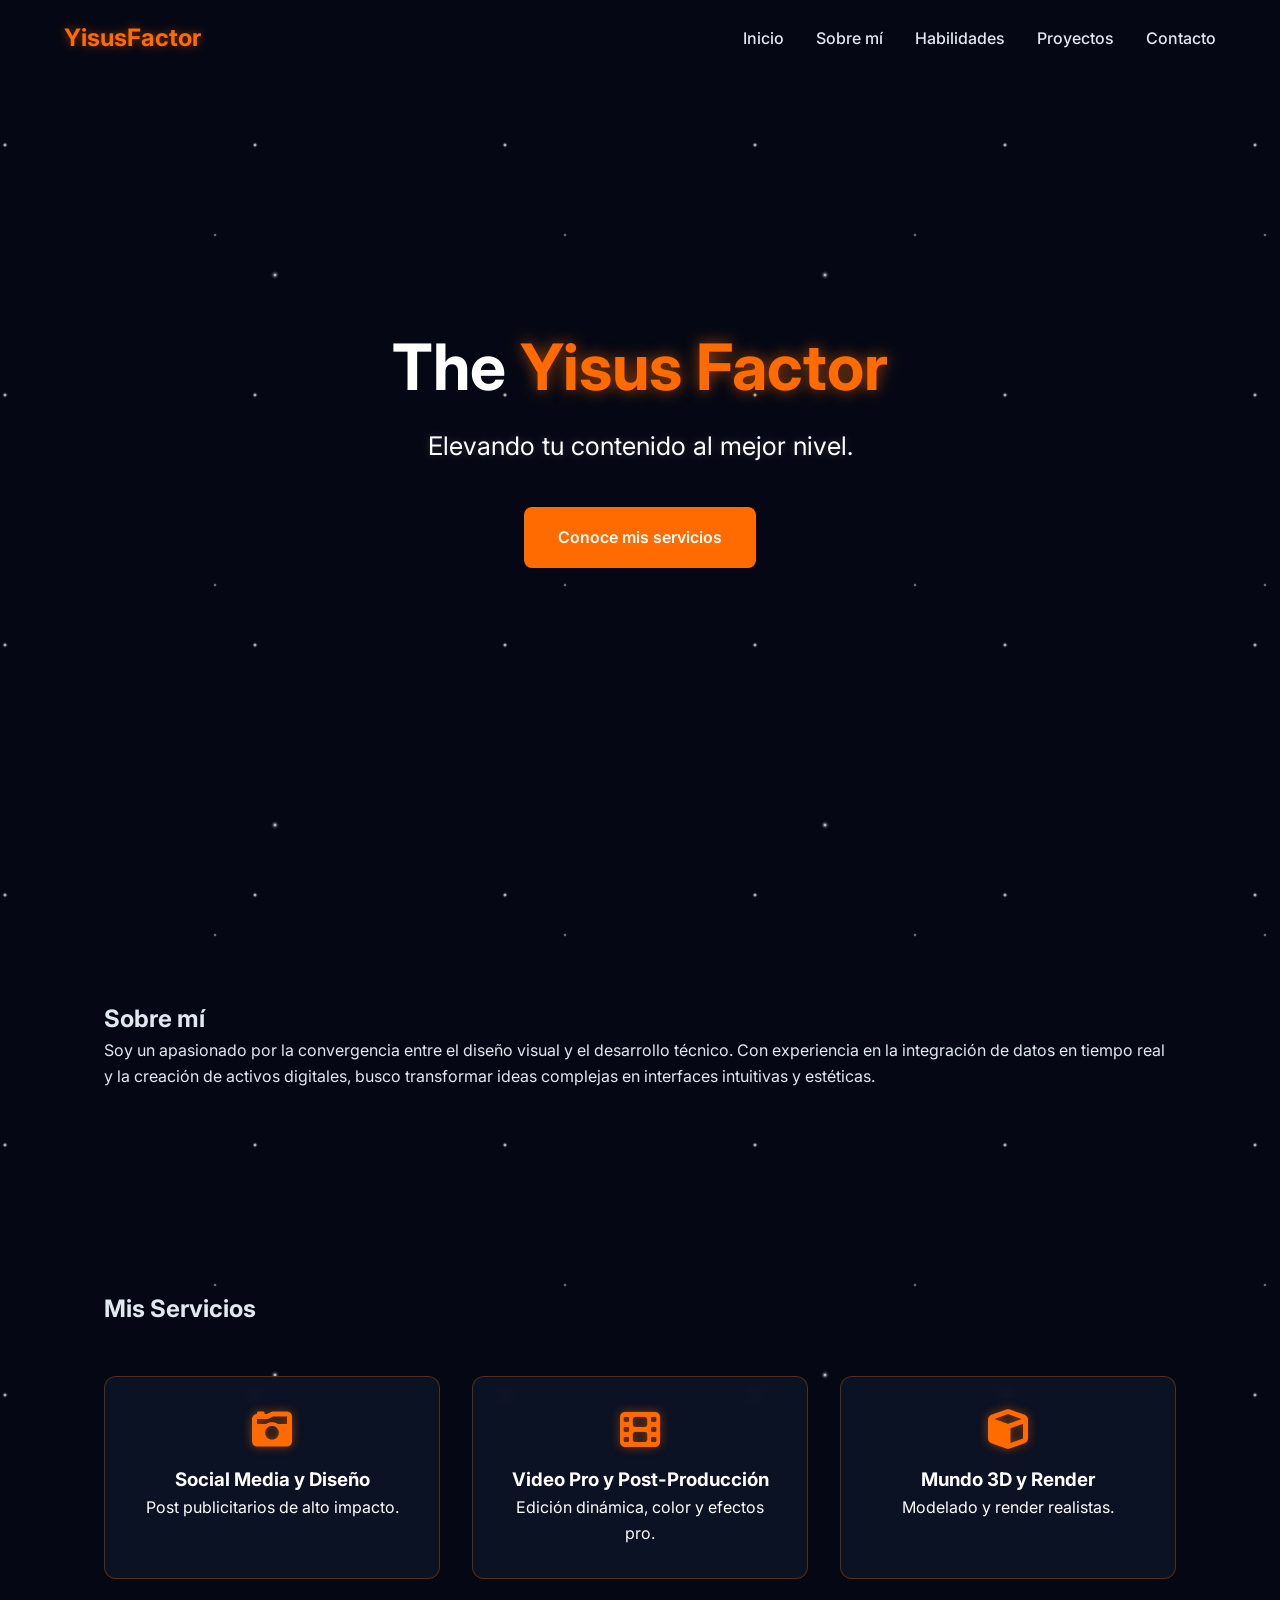
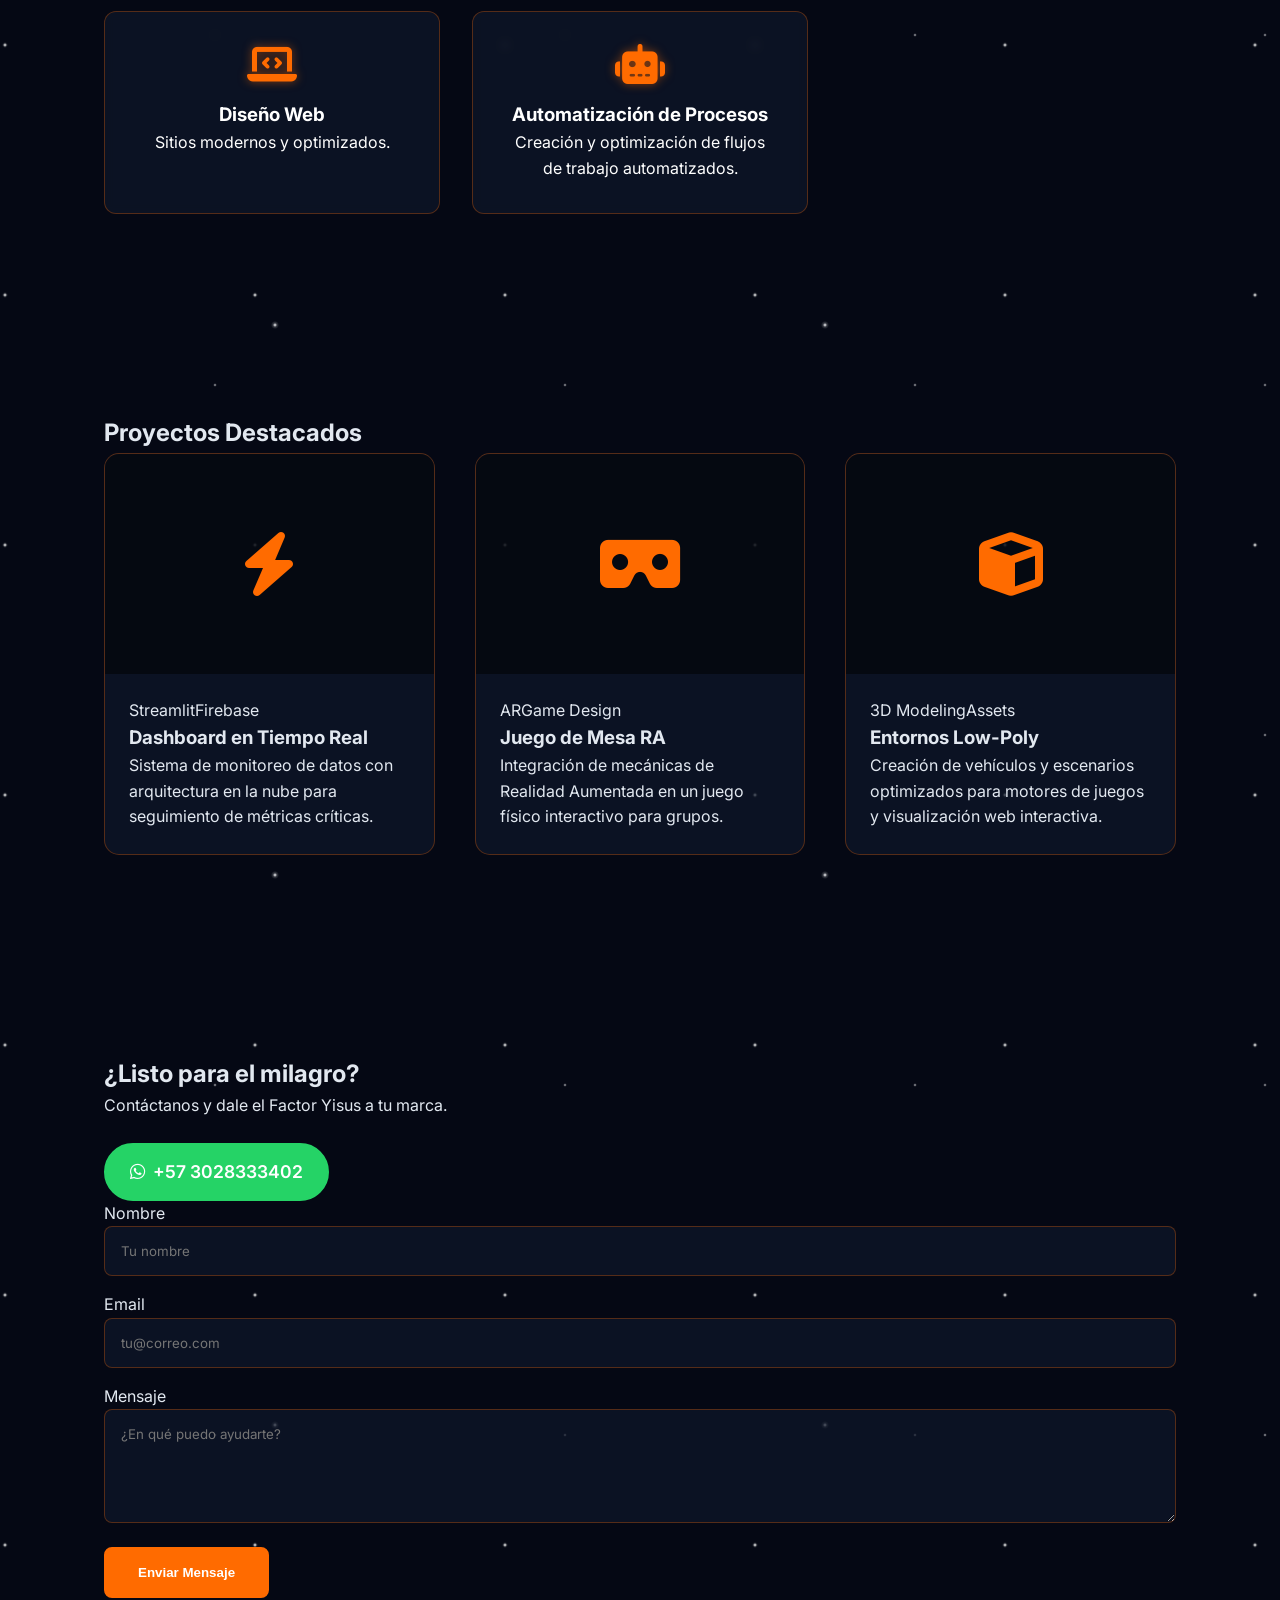
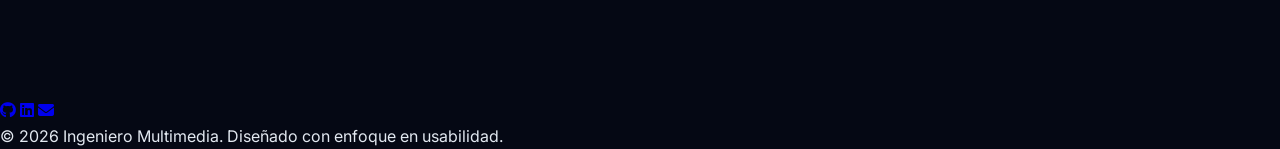
==== html/index.html @ e368ebea "Diseno espacial y servicios de Ingeniero Multimedia" ====
<!DOCTYPE html>
<html lang="es">

<head>
    <meta charset="UTF-8">
    <meta name="viewport" content="width=device-width, initial-scale=1.0">
    <meta name="description" content="Portafolio Profesional - Ingeniero Multimedia y Desarrollador Front-End">
    <title>Portafolio Profesional | Multimedia Engineer</title>

    <!-- Fuentes y Recursos Externos -->
    <link rel="preconnect" href="https://fonts.googleapis.com">
    <link rel="preconnect" href="https://fonts.gstatic.com" crossorigin>
    <link href="https://fonts.googleapis.com/css2?family=Inter:wght@300;400;600;700&display=swap" rel="stylesheet">
    <link rel="stylesheet" href="https://cdnjs.cloudflare.com/ajax/libs/font-awesome/6.4.0/css/all.min.css">

    <!-- Vinculación del CSS Externo -->
    <link rel="stylesheet" href="../css/styles.css">
</head>

<body>

    <!-- Navegación -->
    <header>
        <a href="#" class="logo">Yisus<span>Factor</span></a>
        <nav>
            <ul class="nav-links">
                <li><a href="#inicio">Inicio</a></li>
                <li><a href="#sobre-mi">Sobre mí</a></li>
                <li><a href="#habilidades">Habilidades</a></li>
                <li><a href="#portafolio">Proyectos</a></li>
                <li><a href="#contacto">Contacto</a></li>
            </ul>
        </nav>
    </header>

    <!-- Sección Hero -->
    <section id="inicio" class="hero">
        <div class="hero-content">
            <h1>The <span>Yisus Factor</span></h1>
            <p>Elevando tu contenido al mejor nivel.</p>
            <a href="#habilidades" class="btn">Conoce mis servicios</a>
        </div>
    </section>

    <!-- Sobre Mí -->
    <section id="sobre-mi" class="reveal">
        <div class="section-title">
            <h2>Sobre mí</h2>
        </div>
        <div class="container-narrow">
            <p>Soy un apasionado por la convergencia entre el diseño visual y el desarrollo técnico. Con experiencia en
                la integración de datos en tiempo real y la creación de activos digitales, busco transformar ideas
                complejas en interfaces intuitivas y estéticas.</p>
        </div>
    </section>

    <!-- Servicios -->
    <section id="habilidades" class="reveal">
        <div class="section-title">
            <h2>Mis Servicios</h2>
        </div>
        <div class="skills-grid">
            <div class="skill-card">
                <i class="fas fa-camera-retro"></i>
                <h3>Social Media y Diseño</h3>
                <p>Post publicitarios de alto impacto.</p>
            </div>
            <div class="skill-card">
                <i class="fas fa-film"></i>
                <h3>Video Pro y Post-Producción</h3>
                <p>Edición dinámica, color y efectos pro.</p>
            </div>
            <div class="skill-card">
                <i class="fas fa-cube"></i>
                <h3>Mundo 3D y Render</h3>
                <p>Modelado y render realistas.</p>
            </div>
            <div class="skill-card">
                <i class="fas fa-laptop-code"></i>
                <h3>Diseño Web</h3>
                <p>Sitios modernos y optimizados.</p>
            </div>
            <div class="skill-card">
                <i class="fas fa-robot"></i>
                <h3>Automatización de Procesos</h3>
                <p>Creación y optimización de flujos de trabajo automatizados.</p>
            </div>
        </div>
    </section>

    <!-- Proyectos -->
    <section id="portafolio" class="reveal">
        <div class="section-title">
            <h2>Proyectos Destacados</h2>
        </div>
        <div class="portfolio-grid">
            <article class="project-card">
                <div class="project-img"><i class="fas fa-bolt"></i></div>
                <div class="project-content">
                    <span class="tag">Streamlit</span><span class="tag">Firebase</span>
                    <h3>Dashboard en Tiempo Real</h3>
                    <p>Sistema de monitoreo de datos con arquitectura en la nube para seguimiento de métricas críticas.
                    </p>
                </div>
            </article>

            <article class="project-card">
                <div class="project-img"><i class="fas fa-vr-cardboard"></i></div>
                <div class="project-content">
                    <span class="tag">AR</span><span class="tag">Game Design</span>
                    <h3>Juego de Mesa RA</h3>
                    <p>Integración de mecánicas de Realidad Aumentada en un juego físico interactivo para grupos.</p>
                </div>
            </article>

            <article class="project-card">
                <div class="project-img"><i class="fas fa-cube"></i></div>
                <div class="project-content">
                    <span class="tag">3D Modeling</span><span class="tag">Assets</span>
                    <h3>Entornos Low-Poly</h3>
                    <p>Creación de vehículos y escenarios optimizados para motores de juegos y visualización web
                        interactiva.</p>
                </div>
            </article>
        </div>
    </section>

    <!-- Contacto -->
    <section id="contacto" class="reveal">
        <div class="section-title">
            <h2>¿Listo para el milagro?</h2>
            <p>Contáctanos y dale el Factor Yisus a tu marca.</p>
            <a href="https://wa.me/573028333402" class="whatsapp-btn" target="_blank" rel="noopener noreferrer">
                <i class="fab fa-whatsapp"></i> +57 3028333402
            </a>
        </div>
        <div class="contact-container">
            <form id="contact-form">
                <div class="form-group">
                    <label for="name">Nombre</label>
                    <input type="text" id="name" name="name" placeholder="Tu nombre" required>
                </div>
                <div class="form-group">
                    <label for="email">Email</label>
                    <input type="email" id="email" name="email" placeholder="tu@correo.com" required>
                </div>
                <div class="form-group">
                    <label for="message">Mensaje</label>
                    <textarea id="message" name="message" rows="5" placeholder="¿En qué puedo ayudarte?"
                        required></textarea>
                </div>
                <button type="submit" class="btn">Enviar Mensaje</button>
            </form>
        </div>
    </section>

    <!-- Footer -->
    <footer>
        <div class="social-links">
            <a href="#" aria-label="GitHub"><i class="fab fa-github"></i></a>
            <a href="#" aria-label="LinkedIn"><i class="fab fa-linkedin"></i></a>
            <a href="#" aria-label="Email"><i class="fas fa-envelope"></i></a>
        </div>
        <p>&copy; 2026 Ingeniero Multimedia. Diseñado con enfoque en usabilidad.</p>
    </footer>

    <!-- Vinculación del JavaScript Externo -->
    <script src="../java/script.js"></script>
</body>

</html>
---- css/styles.css ----
/* --- Variables y Reset --- */
:root {
    --primary: #ff6b00;
    /* Naranja Principal / Resplandor */
    --accent: #2563eb;
    /* Azul de Acento */
    --bg-dark: #050814;
    /* Fondo Espacial */
    --text-light: #e2e8f0;
    /* Texto Claro */
    --card-bg: rgba(15, 23, 42, 0.7);
    /* Fondo de tarjetas */
    --card-border: rgba(255, 107, 0, 0.3);
    --shadow-glow: 0 0 15px rgba(255, 107, 0, 0.4);
    --transition: all 0.3s cubic-bezier(0.4, 0, 0.2, 1);
}

* {
    margin: 0;
    padding: 0;
    box-sizing: border-box;
}

body {
    font-family: 'Inter', sans-serif;
    background-color: var(--bg-dark);
    background-image:
        radial-gradient(white, rgba(255, 255, 255, .2) 2px, transparent 4px),
        radial-gradient(white, rgba(255, 255, 255, .15) 1px, transparent 2px),
        radial-gradient(white, rgba(255, 255, 255, .1) 2px, transparent 3px);
    background-size: 550px 550px, 350px 350px, 250px 250px;
    background-position: 0 0, 40px 60px, 130px 270px;
    color: var(--text-light);
    line-height: 1.6;
    overflow-x: hidden;
}

/* --- Navegación --- */
header {
    position: fixed;
    width: 100%;
    top: 0;
    padding: 1.2rem 5%;
    display: flex;
    justify-content: space-between;
    align-items: center;
    z-index: 1000;
    transition: var(--transition);
}

header.scrolled {
    background: rgba(5, 8, 20, 0.9);
    backdrop-filter: blur(10px);
    padding: 0.8rem 5%;
    border-bottom: 1px solid rgba(255, 255, 255, 0.1);
}

.logo {
    font-size: 1.5rem;
    font-weight: 700;
    color: var(--primary);
    text-decoration: none;
    text-shadow: 0 0 10px rgba(255, 107, 0, 0.5);
}

.nav-links {
    display: flex;
    list-style: none;
    gap: 2rem;
}

.nav-links a {
    text-decoration: none;
    color: var(--text-light);
    font-weight: 500;
    transition: var(--transition);
}

.nav-links a:hover {
    color: var(--primary);
    text-shadow: 0 0 8px rgba(255, 107, 0, 0.6);
}

/* --- Secciones --- */
section {
    padding: 100px 5%;
    max-width: 1200px;
    margin: 0 auto;
}

.hero {
    height: 100vh;
    display: flex;
    align-items: center;
    justify-content: center;
    text-align: center;
    max-width: 100%;
}

.hero h1 {
    font-size: clamp(2.5rem, 8vw, 4rem);
    margin-bottom: 1.5rem;
    line-height: 1.1;
    color: #ffffff;
}

.hero span {
    color: var(--primary);
    text-shadow: 0 0 15px rgba(255, 107, 0, 0.6);
}

.hero p {
    font-size: clamp(1.2rem, 4vw, 1.6rem);
    margin-bottom: 2.5rem;
    color: #ffffff;
    text-shadow: 0 0 10px rgba(255, 255, 255, 0.2);
    max-width: 700px;
    margin-left: auto;
    margin-right: auto;
}

/* --- Habilidades (Grid) --- */
.skills-grid {
    display: grid;
    grid-template-columns: repeat(auto-fit, minmax(250px, 1fr));
    gap: 2rem;
    margin-top: 3rem;
}

.skill-card {
    background: var(--card-bg);
    backdrop-filter: blur(5px);
    padding: 2rem;
    border-radius: 12px;
    border: 1px solid var(--card-border);
    transition: var(--transition);
    text-align: center;
    color: #ffffff;
}

.skill-card:hover {
    transform: translateY(-10px);
    border-color: var(--primary);
    box-shadow: var(--shadow-glow);
}

.skill-card i {
    font-size: 2.5rem;
    color: var(--primary);
    margin-bottom: 1rem;
    text-shadow: 0 0 10px rgba(255, 107, 0, 0.5);
}

/* --- Portafolio --- */
.portfolio-grid {
    display: grid;
    grid-template-columns: repeat(auto-fit, minmax(320px, 1fr));
    gap: 2.5rem;
}

.project-card {
    background: var(--card-bg);
    border-radius: 15px;
    overflow: hidden;
    border: 1px solid var(--card-border);
    transition: var(--transition);
}

.project-card:hover {
    box-shadow: var(--shadow-glow);
}

.project-img {
    width: 100%;
    height: 220px;
    background-color: rgba(0, 0, 0, 0.5);
    display: flex;
    align-items: center;
    justify-content: center;
    font-size: 4rem;
    color: var(--primary);
}

.project-content {
    padding: 1.5rem;
    color: var(--text-light);
}

/* --- Formulario y Botones --- */
input,
textarea {
    width: 100%;
    padding: 1rem;
    background: rgba(15, 23, 42, 0.7);
    border: 1px solid var(--card-border);
    border-radius: 8px;
    color: var(--text-light);
    margin-bottom: 1rem;
    font-family: inherit;
    transition: var(--transition);
}

input:focus,
textarea:focus {
    outline: none;
    border-color: var(--primary);
    box-shadow: 0 0 10px rgba(255, 107, 0, 0.3);
}

.btn {
    display: inline-block;
    padding: 1rem 2rem;
    background: var(--primary);
    color: #ffffff;
    text-decoration: none;
    border-radius: 8px;
    font-weight: 600;
    transition: var(--transition);
    border: 2px solid var(--primary);
    cursor: pointer;
}

.btn:hover {
    background: transparent;
    color: var(--primary);
    box-shadow: var(--shadow-glow);
}

.whatsapp-btn {
    display: inline-flex;
    align-items: center;
    gap: 0.5rem;
    padding: 0.8rem 1.5rem;
    background: #25D366;
    color: #ffffff;
    text-decoration: none;
    border-radius: 50px;
    font-weight: 600;
    font-size: 1.1rem;
    border: 2px solid #25D366;
    transition: var(--transition);
    margin-top: 1.5rem;
}

.whatsapp-btn:hover {
    background: transparent;
    color: #25D366;
    box-shadow: 0 0 15px rgba(37, 211, 102, 0.4);
}

/* --- Animaciones de Entrada --- */
.reveal {
    opacity: 0;
    transform: translateY(30px);
    transition: all 0.8s ease-out;
}

.reveal.active {
    opacity: 1;
    transform: translateY(0);
}

/* --- Responsive --- */
@media (max-width: 768px) {
    .nav-links {
        display: none;
    }

    /* Aquí se activaría un menú hamburguesa */
    section {
        padding: 60px 5%;
    }
}
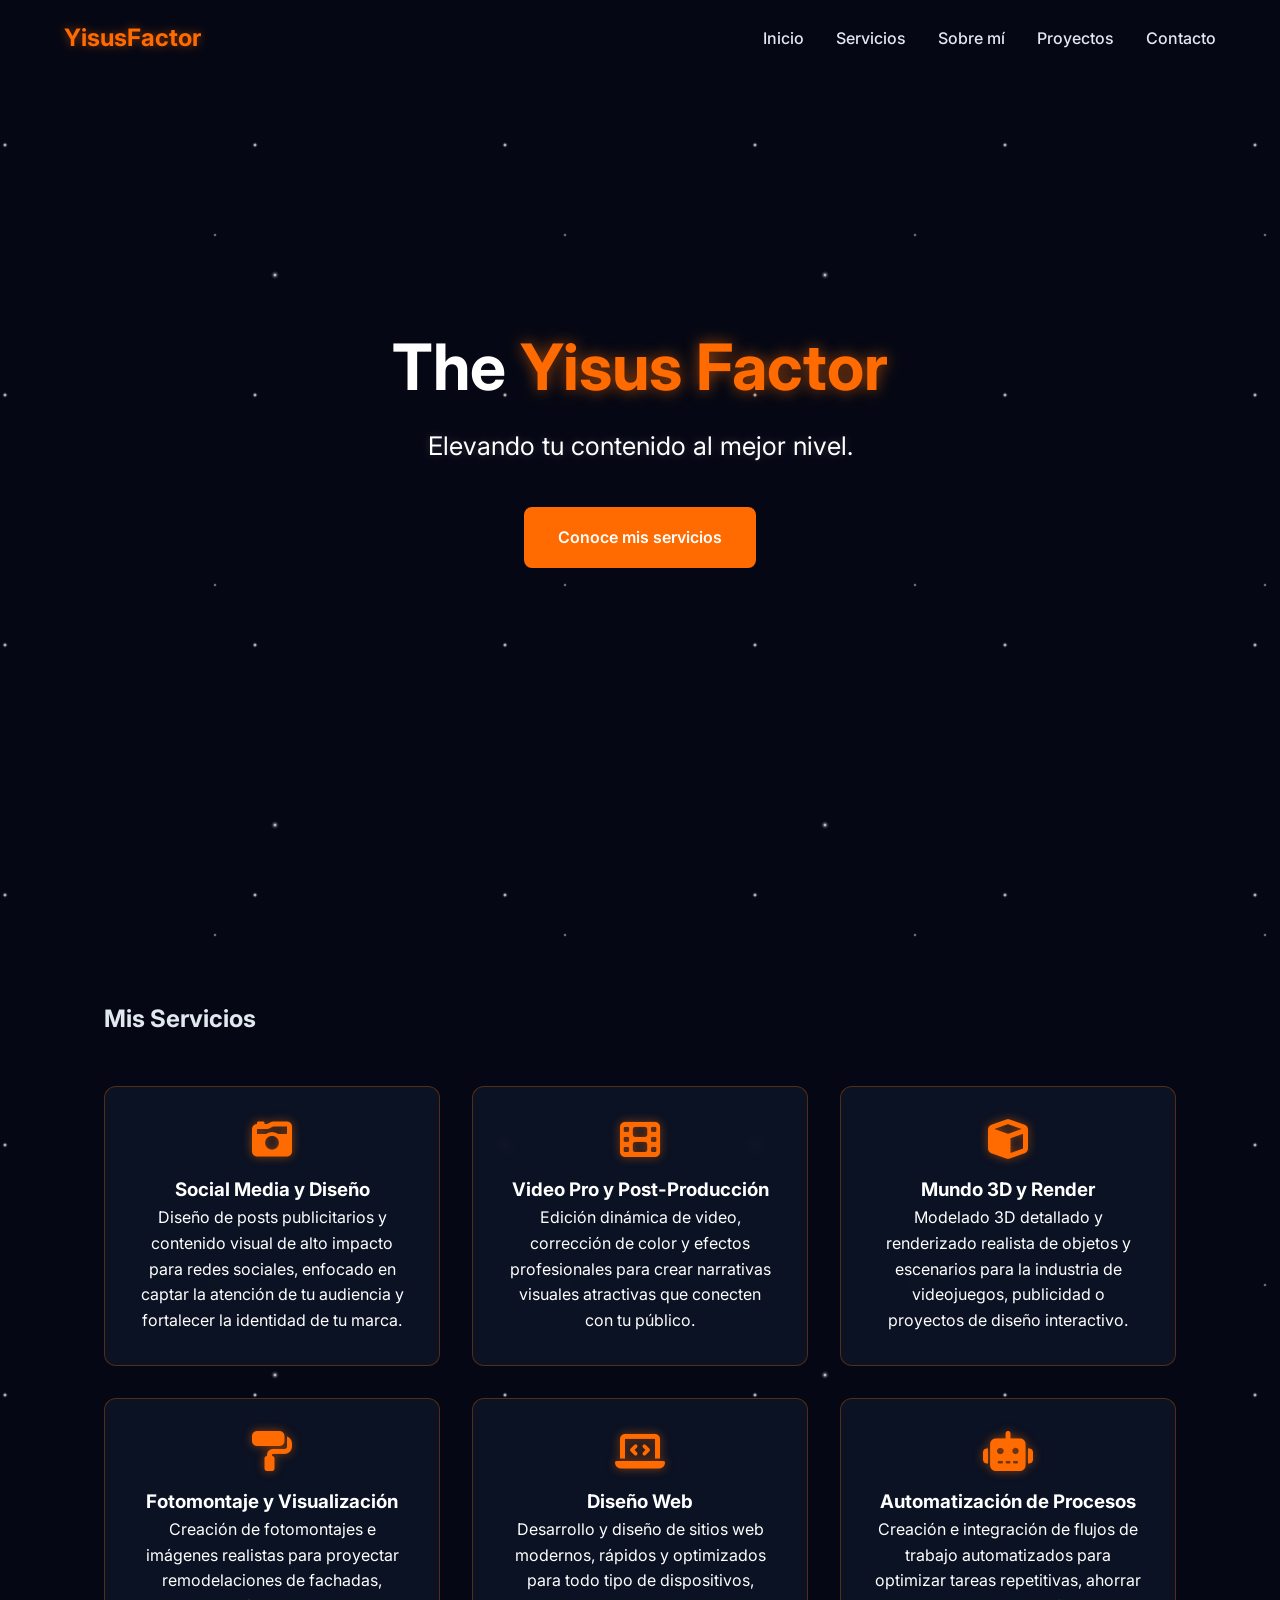
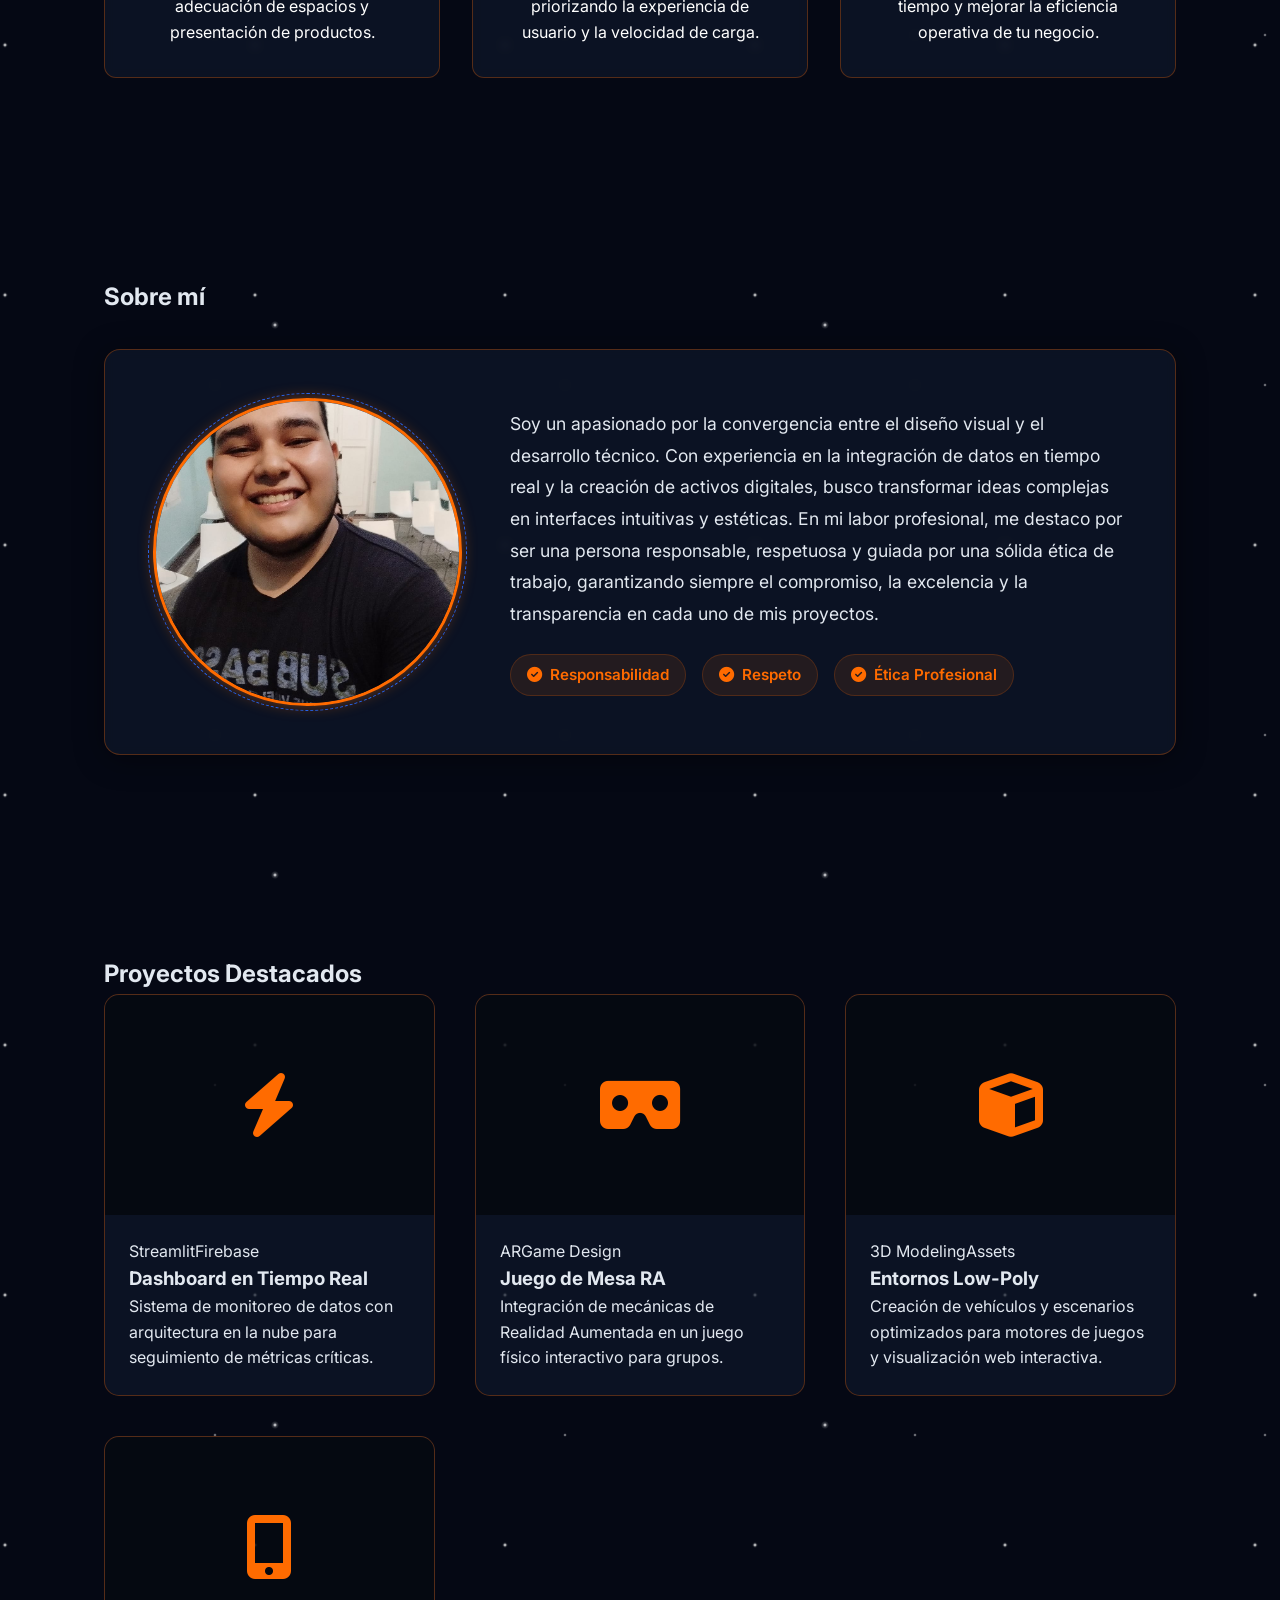
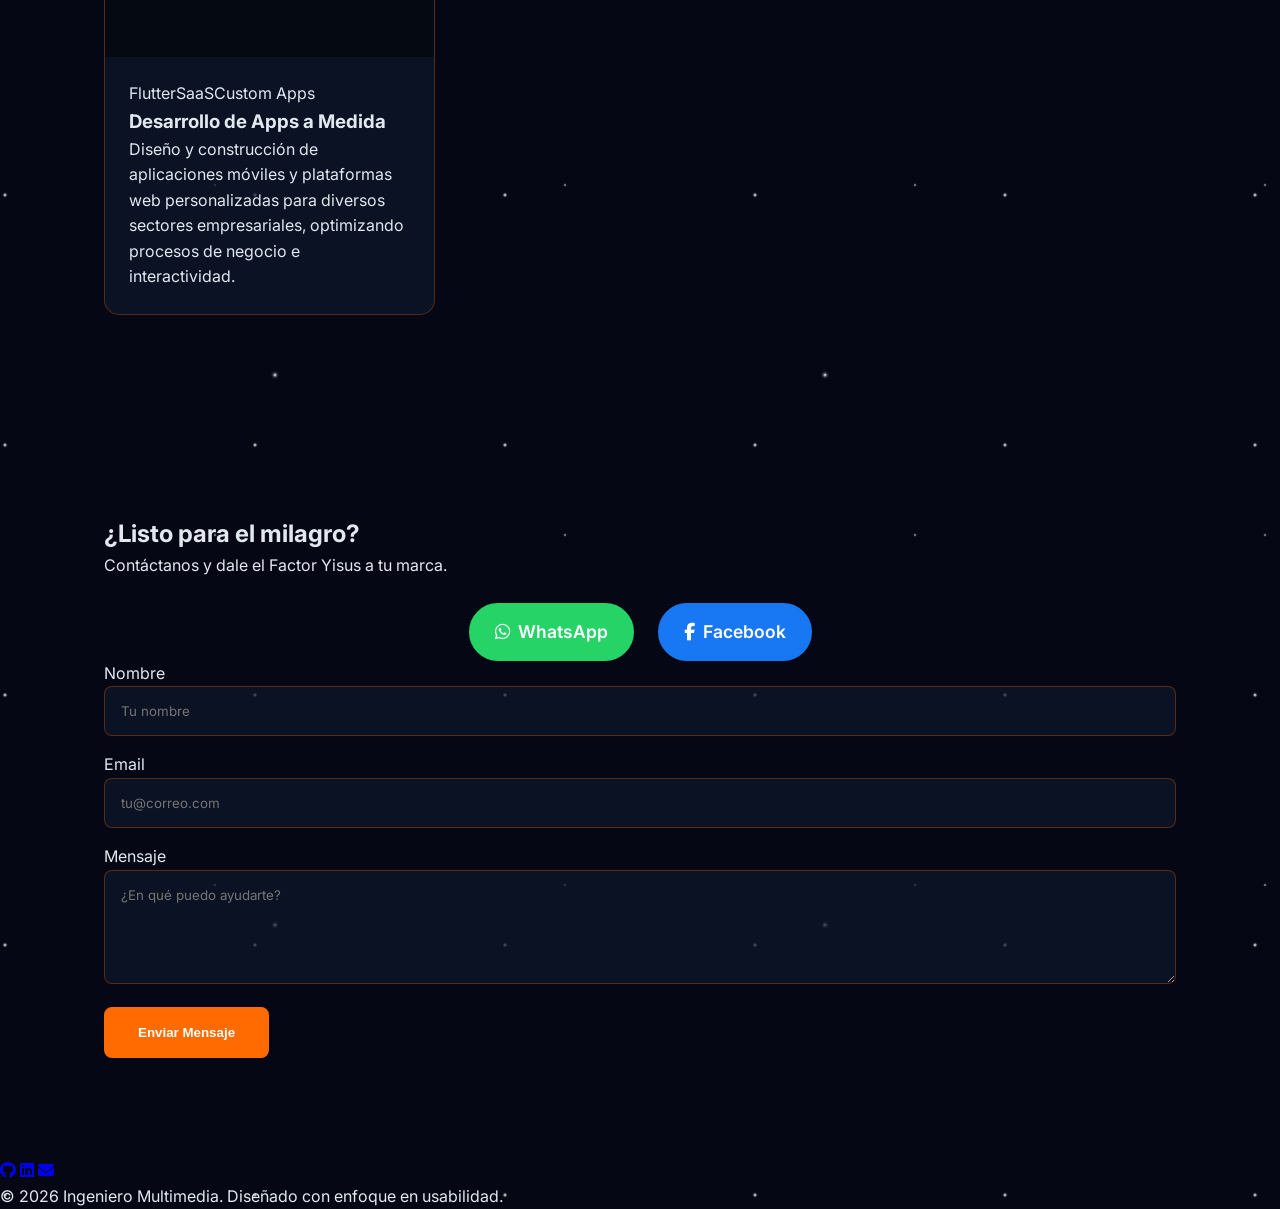
==== commit d4f332cc: "Update portfolio: expand descriptions, reorder sections, add profile photo structure, add custom app" ====
--- a/html/index.html
+++ b/html/index.html
@@ -25,8 +25,8 @@
         <nav>
             <ul class="nav-links">
                 <li><a href="#inicio">Inicio</a></li>
+                <li><a href="#habilidades">Servicios</a></li>
                 <li><a href="#sobre-mi">Sobre mí</a></li>
-                <li><a href="#habilidades">Habilidades</a></li>
                 <li><a href="#portafolio">Proyectos</a></li>
                 <li><a href="#contacto">Contacto</a></li>
             </ul>
@@ -42,48 +42,75 @@
         </div>
     </section>
 
+    <!-- Servicios -->
+    <section id="habilidades" class="reveal">
+        <div class="section-title">
+            <h2>Mis Servicios</h2>
+        </div>
+        <div class="skills-grid">
+            <div class="skill-card">
+                <i class="fas fa-camera-retro"></i>
+                <h3>Social Media y Diseño</h3>
+                <p>Diseño de posts publicitarios y contenido visual de alto impacto para redes sociales, enfocado en
+                    captar la atención de tu audiencia y fortalecer la identidad de tu marca.</p>
+            </div>
+            <div class="skill-card">
+                <i class="fas fa-film"></i>
+                <h3>Video Pro y Post-Producción</h3>
+                <p>Edición dinámica de video, corrección de color y efectos profesionales para crear narrativas visuales
+                    atractivas que conecten con tu público.</p>
+            </div>
+            <div class="skill-card">
+                <i class="fas fa-cube"></i>
+                <h3>Mundo 3D y Render</h3>
+                <p>Modelado 3D detallado y renderizado realista de objetos y escenarios para la industria de
+                    videojuegos, publicidad o proyectos de diseño interactivo.</p>
+            </div>
+            <div class="skill-card">
+                <i class="fas fa-paint-roller"></i>
+                <h3>Fotomontaje y Visualización</h3>
+                <p>Creación de fotomontajes e imágenes realistas para proyectar remodelaciones de fachadas, adecuación
+                    de espacios y presentación de productos.</p>
+            </div>
+            <div class="skill-card">
+                <i class="fas fa-laptop-code"></i>
+                <h3>Diseño Web</h3>
+                <p>Desarrollo y diseño de sitios web modernos, rápidos y optimizados para todo tipo de dispositivos,
+                    priorizando la experiencia de usuario y la velocidad de carga.</p>
+            </div>
+            <div class="skill-card">
+                <i class="fas fa-robot"></i>
+                <h3>Automatización de Procesos</h3>
+                <p>Creación e integración de flujos de trabajo automatizados para optimizar tareas repetitivas, ahorrar
+                    tiempo y mejorar la eficiencia operativa de tu negocio.</p>
+            </div>
+        </div>
+    </section>
+
     <!-- Sobre Mí -->
     <section id="sobre-mi" class="reveal">
         <div class="section-title">
             <h2>Sobre mí</h2>
         </div>
-        <div class="container-narrow">
-            <p>Soy un apasionado por la convergencia entre el diseño visual y el desarrollo técnico. Con experiencia en
-                la integración de datos en tiempo real y la creación de activos digitales, busco transformar ideas
-                complejas en interfaces intuitivas y estéticas.</p>
-        </div>
-    </section>
-
-    <!-- Servicios -->
-    <section id="habilidades" class="reveal">
-        <div class="section-title">
-            <h2>Mis Servicios</h2>
-        </div>
-        <div class="skills-grid">
-            <div class="skill-card">
-                <i class="fas fa-camera-retro"></i>
-                <h3>Social Media y Diseño</h3>
-                <p>Post publicitarios de alto impacto.</p>
-            </div>
-            <div class="skill-card">
-                <i class="fas fa-film"></i>
-                <h3>Video Pro y Post-Producción</h3>
-                <p>Edición dinámica, color y efectos pro.</p>
-            </div>
-            <div class="skill-card">
-                <i class="fas fa-cube"></i>
-                <h3>Mundo 3D y Render</h3>
-                <p>Modelado y render realistas.</p>
-            </div>
-            <div class="skill-card">
-                <i class="fas fa-laptop-code"></i>
-                <h3>Diseño Web</h3>
-                <p>Sitios modernos y optimizados.</p>
-            </div>
-            <div class="skill-card">
-                <i class="fas fa-robot"></i>
-                <h3>Automatización de Procesos</h3>
-                <p>Creación y optimización de flujos de trabajo automatizados.</p>
+        <div class="sobre-mi-container">
+            <div class="sobre-mi-img">
+                <img src="../imagenes/perfil.jpg" alt="Foto de perfil de Yisus"
+                    onerror="this.src='https://placehold.co/400x400/0f172a/ff6b00?text=Yisus';">
+            </div>
+            <div class="sobre-mi-info">
+                <p>Soy un apasionado por la convergencia entre el diseño visual y el desarrollo técnico. Con experiencia
+                    en
+                    la integración de datos en tiempo real y la creación de activos digitales, busco transformar ideas
+                    complejas en interfaces intuitivas y estéticas. En mi labor profesional, me destaco por ser una
+                    persona
+                    responsable, respetuosa y guiada por una sólida ética de trabajo, garantizando siempre el
+                    compromiso, la
+                    excelencia y la transparencia en cada uno de mis proyectos.</p>
+                <div class="sobre-mi-valores">
+                    <span class="valor-tag"><i class="fas fa-check-circle"></i> Responsabilidad</span>
+                    <span class="valor-tag"><i class="fas fa-check-circle"></i> Respeto</span>
+                    <span class="valor-tag"><i class="fas fa-check-circle"></i> Ética Profesional</span>
+                </div>
             </div>
         </div>
     </section>
@@ -122,6 +149,16 @@
                         interactiva.</p>
                 </div>
             </article>
+
+            <article class="project-card">
+                <div class="project-img"><i class="fas fa-mobile-screen-button"></i></div>
+                <div class="project-content">
+                    <span class="tag">Flutter</span><span class="tag">SaaS</span><span class="tag">Custom Apps</span>
+                    <h3>Desarrollo de Apps a Medida</h3>
+                    <p>Diseño y construcción de aplicaciones móviles y plataformas web personalizadas para diversos
+                        sectores empresariales, optimizando procesos de negocio e interactividad.</p>
+                </div>
+            </article>
         </div>
     </section>
 
@@ -130,9 +167,15 @@
         <div class="section-title">
             <h2>¿Listo para el milagro?</h2>
             <p>Contáctanos y dale el Factor Yisus a tu marca.</p>
-            <a href="https://wa.me/573028333402" class="whatsapp-btn" target="_blank" rel="noopener noreferrer">
-                <i class="fab fa-whatsapp"></i> +57 3028333402
-            </a>
+            <div class="contact-buttons">
+                <a href="https://wa.me/573028333402" class="whatsapp-btn" target="_blank" rel="noopener noreferrer">
+                    <i class="fab fa-whatsapp"></i> WhatsApp
+                </a>
+                <a href="https://www.facebook.com/profile.php?id=61589873860129" class="facebook-btn" target="_blank"
+                    rel="noopener noreferrer">
+                    <i class="fab fa-facebook-f"></i> Facebook
+                </a>
+            </div>
         </div>
         <div class="contact-container">
             <form id="contact-form">
--- a/css/styles.css
+++ b/css/styles.css
@@ -225,6 +225,14 @@
     color: var(--primary);
     box-shadow: var(--shadow-glow);
 }
+.contact-buttons {
+    display: flex;
+    justify-content: center;
+    align-items: center;
+    gap: 1.5rem;
+    flex-wrap: wrap;
+    margin-top: 1.5rem;
+}
 
 .whatsapp-btn {
     display: inline-flex;
@@ -239,13 +247,33 @@
     font-size: 1.1rem;
     border: 2px solid #25D366;
     transition: var(--transition);
-    margin-top: 1.5rem;
 }
 
 .whatsapp-btn:hover {
     background: transparent;
     color: #25D366;
     box-shadow: 0 0 15px rgba(37, 211, 102, 0.4);
+}
+
+.facebook-btn {
+    display: inline-flex;
+    align-items: center;
+    gap: 0.5rem;
+    padding: 0.8rem 1.5rem;
+    background: #1877F2;
+    color: #ffffff;
+    text-decoration: none;
+    border-radius: 50px;
+    font-weight: 600;
+    font-size: 1.1rem;
+    border: 2px solid #1877F2;
+    transition: var(--transition);
+}
+
+.facebook-btn:hover {
+    background: transparent;
+    color: #1877F2;
+    box-shadow: 0 0 15px rgba(24, 119, 242, 0.4);
 }
 
 /* --- Animaciones de Entrada --- */
@@ -270,4 +298,142 @@
     section {
         padding: 60px 5%;
     }
+}
+
+/* --- Efecto de Partículas en el Cursor --- */
+.cursor-particle {
+    position: fixed;
+    pointer-events: none;
+    /* No interfiere con clics */
+    border-radius: 50%;
+    z-index: 9999;
+    animation: particleFade 0.8s cubic-bezier(0.25, 0.46, 0.45, 0.94) forwards;
+}
+
+@keyframes particleFade {
+    0% {
+        opacity: 1;
+        transform: translate(0, 0) scale(1);
+    }
+
+    100% {
+        opacity: 0;
+        transform: translate(var(--x), var(--y)) scale(0.2);
+    }
+}
+
+/* --- Sobre Mí (Nueva Distribución) --- */
+.sobre-mi-container {
+    display: flex;
+    align-items: center;
+    gap: 3rem;
+    margin-top: 2rem;
+    background: var(--card-bg);
+    backdrop-filter: blur(5px);
+    border: 1px solid var(--card-border);
+    border-radius: 16px;
+    padding: 3rem;
+    box-shadow: 0 4px 30px rgba(0, 0, 0, 0.4);
+}
+
+.sobre-mi-img {
+    flex: 1;
+    max-width: 320px;
+    position: relative;
+}
+
+.sobre-mi-img img {
+    display: block;
+    width: 100%;
+    aspect-ratio: 1 / 1;
+    object-fit: cover;
+    border-radius: 50%;
+    border: 3px solid var(--primary);
+    box-shadow: var(--shadow-glow);
+    transition: var(--transition);
+}
+
+.sobre-mi-img::after {
+    content: '';
+    position: absolute;
+    top: -5px;
+    left: -5px;
+    right: -5px;
+    bottom: -5px;
+    border-radius: 50%;
+    border: 1px dashed var(--accent);
+    animation: rotate 20s linear infinite;
+    pointer-events: none;
+}
+
+@keyframes rotate {
+    from { transform: rotate(0deg); }
+    to { transform: rotate(360deg); }
+}
+
+.sobre-mi-img img:hover {
+    transform: scale(1.03);
+    box-shadow: 0 0 25px rgba(255, 107, 0, 0.6);
+}
+
+.sobre-mi-info {
+    flex: 2;
+    display: flex;
+    flex-direction: column;
+    gap: 1.5rem;
+}
+
+.sobre-mi-info p {
+    font-size: 1.1rem;
+    line-height: 1.8;
+    color: var(--text-light);
+}
+
+.sobre-mi-valores {
+    display: flex;
+    flex-wrap: wrap;
+    gap: 1rem;
+}
+
+.valor-tag {
+    display: inline-flex;
+    align-items: center;
+    gap: 0.5rem;
+    background: rgba(255, 107, 0, 0.1);
+    border: 1px solid rgba(255, 107, 0, 0.2);
+    padding: 0.5rem 1rem;
+    border-radius: 50px;
+    font-size: 0.95rem;
+    font-weight: 600;
+    color: var(--primary);
+    transition: var(--transition);
+}
+
+.valor-tag i {
+    color: var(--primary);
+}
+
+.valor-tag:hover {
+    background: rgba(255, 107, 0, 0.2);
+    border-color: var(--primary);
+    box-shadow: 0 0 10px rgba(255, 107, 0, 0.3);
+}
+
+/* Responsivo para Sobre Mí */
+@media (max-width: 900px) {
+    .sobre-mi-container {
+        flex-direction: column;
+        text-align: center;
+        padding: 2rem;
+        gap: 2rem;
+    }
+    
+    .sobre-mi-img {
+        max-width: 240px;
+        margin: 0 auto;
+    }
+    
+    .sobre-mi-valores {
+        justify-content: center;
+    }
 }
